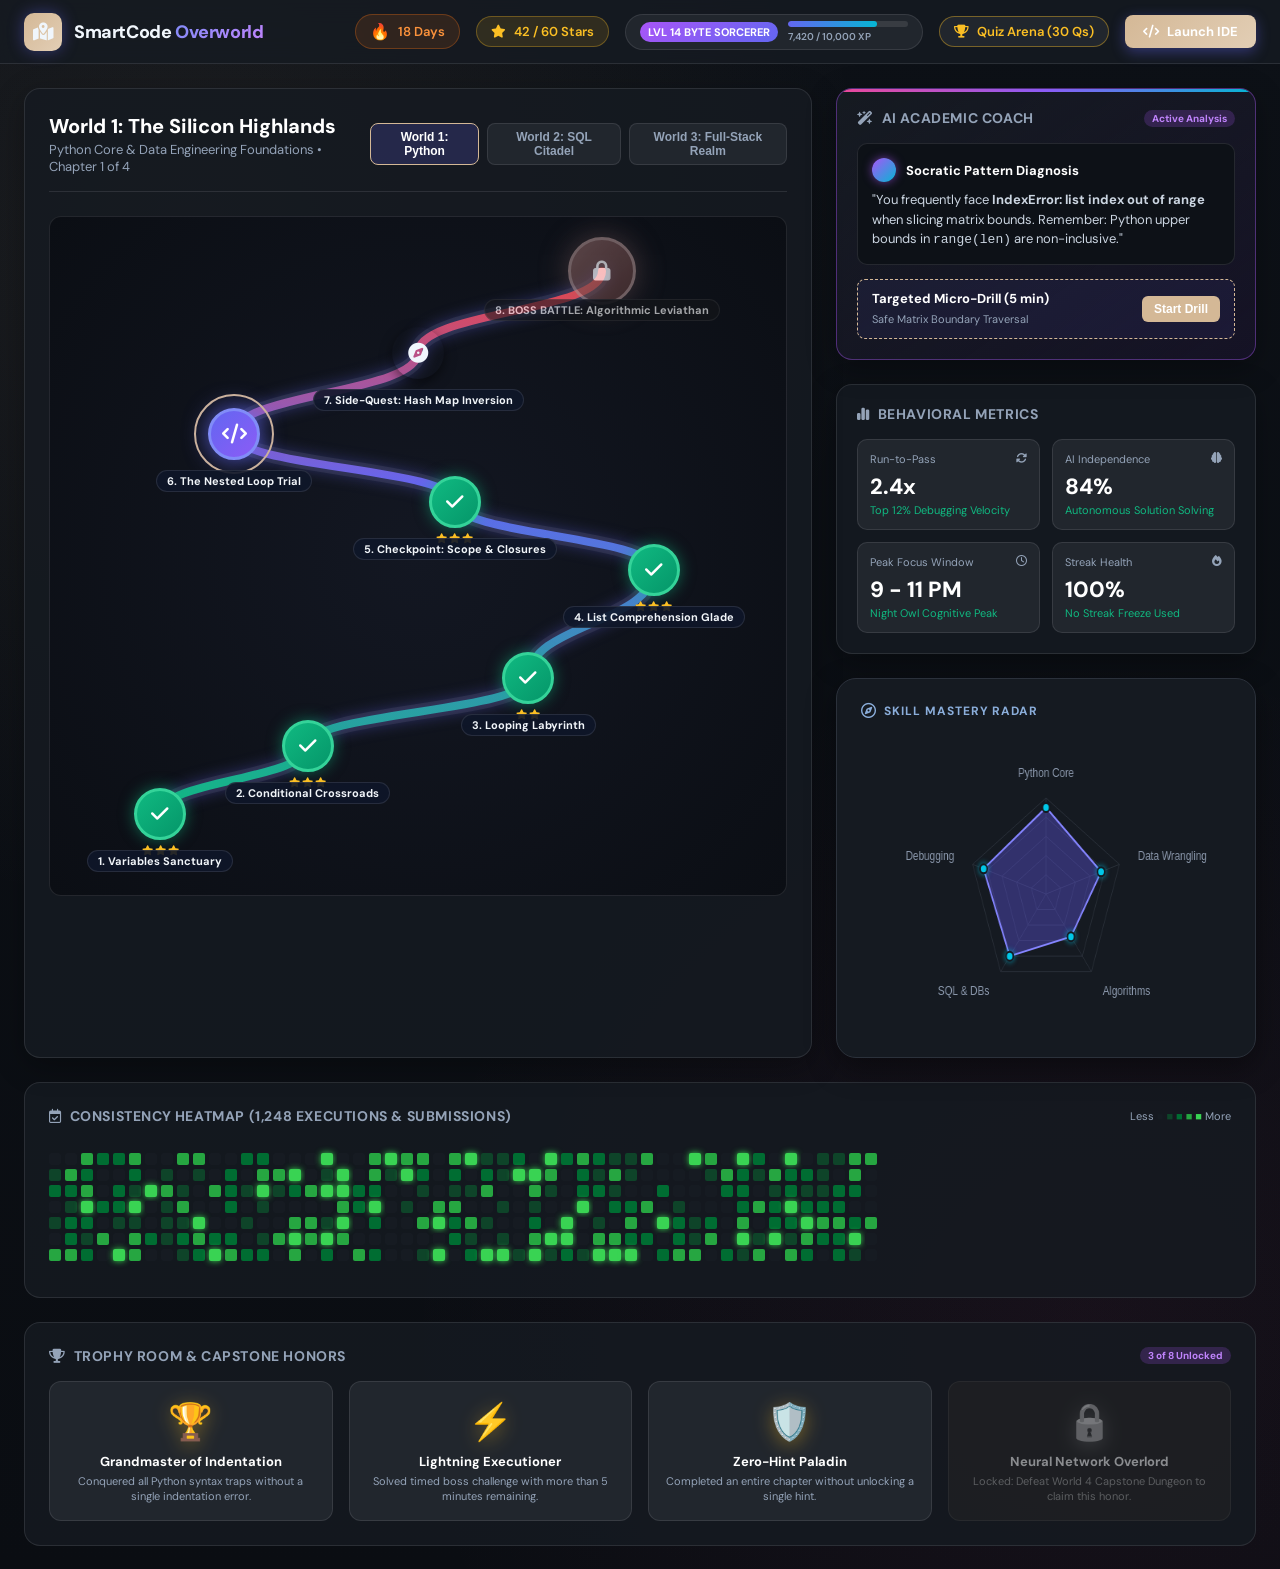
==== dashboard.html @ 08e20b69 "SCS" ====
<!DOCTYPE html>
<html lang="en">
<head>
  <meta charset="UTF-8">
  <meta name="viewport" content="width=device-width, initial-scale=1.0">
  <title>RPG Campaign Overworld & Learning Analytics Dashboard - SmartCode Studio</title>
  <meta name="description" content="Gamified RPG learning campaign map, AI academic coach, and behavioral learning analytics dashboard for SmartCode Studio.">

  <!-- Fonts & Icons: DM Sans & Fira Code -->
  <link rel="preconnect" href="https://fonts.googleapis.com">
  <link rel="preconnect" href="https://fonts.gstatic.com" crossorigin>
  <link href="https://fonts.googleapis.com/css2?family=DM+Sans:ital,opsz,wght@0,9..40,100..1000;1,9..40,100..1000&family=Fira+Code:wght@400;500;600&display=swap" rel="stylesheet">
  <link rel="stylesheet" href="https://cdnjs.cloudflare.com/ajax/libs/font-awesome/6.5.1/css/all.min.css">

  <link rel="stylesheet" href="dashboard.css">
</head>
<body>

  <!-- Top Global Header -->
  <header class="dash-header">
    <div class="brand-section">
      <div class="brand-icon">
        <i class="fa-solid fa-map-location-dot"></i>
      </div>
      <div class="brand-title">
        SmartCode <span>Overworld</span>
      </div>
    </div>

    <!-- Gamification Bar -->
    <div class="user-gamification-bar">
      <!-- Streak Flame -->
      <div class="stat-pill streak-pill" title="18-day continuous coding streak">
        <span class="streak-flame">🔥</span>
        <span>18 Days</span>
      </div>

      <!-- Golden Stars -->
      <div class="stat-pill stars-pill" title="Total Stars Earned">
        <i class="fa-solid fa-star"></i>
        <span>42 / 60 Stars</span>
      </div>

      <!-- XP & Tier -->
      <div class="stat-pill xp-tier-pill">
        <span class="tier-badge">Lvl 14 Byte Sorcerer</span>
        <div class="xp-bar-wrapper">
          <div class="xp-bar-track">
            <div class="xp-bar-fill"></div>
          </div>
          <span class="xp-text">7,420 / 10,000 XP</span>
        </div>
      </div>

      <!-- Quiz Arena Link -->
      <a href="quiz.html" class="stat-pill" style="text-decoration: none; color: var(--accent-gold); border-color: rgba(251, 191, 36, 0.4);" title="Open 30-Question Quiz Arena">
        <i class="fa-solid fa-trophy"></i>
        <span>Quiz Arena (30 Qs)</span>
      </a>

      <!-- Launch IDE -->
      <a href="index.html" class="btn-launch-ide" title="Open Code Editor & Learning IDE">
        <i class="fa-solid fa-code"></i> Launch IDE
      </a>
    </div>
  </header>

  <!-- Main Dashboard Layout Grid -->
  <main class="dashboard-grid">
    
    <!-- LEFT: RPG Campaign Overworld Map -->
    <section class="campaign-section">
      <div class="world-selector-header">
        <div class="world-title-box">
          <h2>World 1: The Silicon Highlands</h2>
          <p>Python Core & Data Engineering Foundations • Chapter 1 of 4</p>
        </div>
        <div class="world-tabs">
          <button class="world-tab-btn active">World 1: Python</button>
          <button class="world-tab-btn">World 2: SQL Citadel</button>
          <button class="world-tab-btn">World 3: Full-Stack Realm</button>
        </div>
      </div>

      <!-- Winding Path RPG Viewport -->
      <div class="overworld-map-viewport" id="overworld-map-viewport">
        <!-- SVG Canvas for Smooth Bezier Paths -->
        <svg class="map-svg-canvas" id="map-svg-canvas"></svg>

        <!-- Dynamic Stepping Stone Nodes Layer -->
        <div class="map-nodes-layer" id="map-nodes-layer"></div>
      </div>
    </section>

    <!-- RIGHT: AI Coach & Learning Analytics -->
    <aside class="analytics-column">
      
      <!-- 1. AI Academic Coach Card -->
      <div class="analytics-card ai-coach-card">
        <div class="card-heading">
          <h3><i class="fa-solid fa-wand-magic-sparkles text-purple"></i> AI Academic Coach</h3>
          <span class="coach-status-tag">Active Analysis</span>
        </div>

        <div class="coach-insight-box">
          <div class="coach-avatar-row">
            <div class="ai-orb"></div>
            <span class="coach-title">Socratic Pattern Diagnosis</span>
          </div>
          <p class="coach-advice-text">
            "You frequently face <strong>IndexError: list index out of range</strong> when slicing matrix bounds. Remember: Python upper bounds in <code>range(len)</code> are non-inclusive."
          </p>
        </div>

        <div class="micro-drill-card">
          <div class="drill-info">
            <strong>Targeted Micro-Drill (5 min)</strong>
            <span>Safe Matrix Boundary Traversal</span>
          </div>
          <button class="btn-start-drill" id="btn-start-drill">Start Drill</button>
        </div>
      </div>

      <!-- 2. Behavioral Learning Metrics -->
      <div class="analytics-card">
        <div class="card-heading">
          <h3><i class="fa-solid fa-chart-simple"></i> Behavioral Metrics</h3>
        </div>

        <div class="metrics-quad-grid">
          <div class="metric-tile">
            <div class="metric-top-label">
              <span>Run-to-Pass</span>
              <i class="fa-solid fa-rotate text-cyan"></i>
            </div>
            <div class="metric-big-val">2.4x</div>
            <div class="metric-sub-note">Top 12% Debugging Velocity</div>
          </div>

          <div class="metric-tile">
            <div class="metric-top-label">
              <span>AI Independence</span>
              <i class="fa-solid fa-brain text-purple"></i>
            </div>
            <div class="metric-big-val">84%</div>
            <div class="metric-sub-note">Autonomous Solution Solving</div>
          </div>

          <div class="metric-tile">
            <div class="metric-top-label">
              <span>Peak Focus Window</span>
              <i class="fa-regular fa-clock text-gold"></i>
            </div>
            <div class="metric-big-val">9 - 11 PM</div>
            <div class="metric-sub-note">Night Owl Cognitive Peak</div>
          </div>

          <div class="metric-tile">
            <div class="metric-top-label">
              <span>Streak Health</span>
              <i class="fa-solid fa-fire text-orange"></i>
            </div>
            <div class="metric-big-val">100%</div>
            <div class="metric-sub-note">No Streak Freeze Used</div>
          </div>
        </div>
      </div>

      <!-- 3. Modern Dark-Themed Skill Mastery Radar Chart Component -->
      <div class="skill-radar-card" id="skill-radar-card" aria-label="Skill Mastery Radar Chart">
        <div class="radar-card-header">
          <i class="fa-regular fa-compass radar-compass-icon" aria-hidden="true"></i>
          <h2 class="radar-card-title">SKILL MASTERY RADAR</h2>
        </div>
        <div class="radar-canvas-container" id="radar-canvas-container">
          <canvas id="radarChart" width="460" height="290"></canvas>
          <div id="radar-tooltip" class="radar-tooltip" style="display: none;"></div>
        </div>
      </div>

    </aside>

    <!-- FULL WIDTH: GitHub-Style 52-Week Contribution Heatmap -->
    <section class="heatmap-container">
      <div class="card-heading">
        <h3><i class="fa-regular fa-calendar-check"></i> Consistency Heatmap (1,248 Executions & Submissions)</h3>
        <span style="font-size: 11px; color: #94a3b8;">Less <span style="color: #161b22;">■</span> <span style="color: #0e4429;">■</span> <span style="color: #006d32;">■</span> <span style="color: #26a641;">■</span> <span style="color: #39d353;">■</span> More</span>
      </div>
      <div class="heatmap-scroll-area">
        <div class="heatmap-grid" id="heatmap-grid"></div>
      </div>
    </section>

    <!-- FULL WIDTH: 3D Trophy Showcase -->
    <section class="heatmap-container">
      <div class="card-heading">
        <h3><i class="fa-solid fa-trophy text-gold"></i> Trophy Room & Capstone Honors</h3>
        <span class="coach-status-tag">3 of 8 Unlocked</span>
      </div>
      <div class="trophy-row">
        <div class="trophy-card">
          <span class="trophy-icon-3d">🏆</span>
          <div class="trophy-name">Grandmaster of Indentation</div>
          <div class="trophy-desc">Conquered all Python syntax traps without a single indentation error.</div>
        </div>
        <div class="trophy-card">
          <span class="trophy-icon-3d">⚡</span>
          <div class="trophy-name">Lightning Executioner</div>
          <div class="trophy-desc">Solved timed boss challenge with more than 5 minutes remaining.</div>
        </div>
        <div class="trophy-card">
          <span class="trophy-icon-3d">🛡️</span>
          <div class="trophy-name">Zero-Hint Paladin</div>
          <div class="trophy-desc">Completed an entire chapter without unlocking a single hint.</div>
        </div>
        <div class="trophy-card locked">
          <span class="trophy-icon-3d">🔒</span>
          <div class="trophy-name">Neural Network Overlord</div>
          <div class="trophy-desc">Locked: Defeat World 4 Capstone Dungeon to claim this honor.</div>
        </div>
      </div>
    </section>

  </main>

  <!-- Interactive Node Detail Modal Drawer -->
  <div class="node-modal-backdrop" id="node-modal-backdrop">
    <div class="node-modal-card">
      <button class="close-modal-btn" id="btn-close-modal">
        <i class="fa-solid fa-xmark"></i>
      </button>

      <span class="modal-header-badge standard" id="modal-badge">STANDARD DUNGEON</span>
      <h2 class="modal-title" id="modal-title">6. The Nested Loop Trial</h2>
      <p class="modal-desc" id="modal-desc">
        Traverse 2D matrices and grids with O(N^2) complexity optimization, boundary guards, and memory efficiency checks.
      </p>

      <div class="modal-rules-grid">
        <div class="rule-box">
          <i class="fa-solid fa-bolt text-gold"></i>
          <span>Reward</span>
          <strong id="modal-xp-val">+350 XP</strong>
        </div>
        <div class="rule-box">
          <i class="fa-solid fa-star text-gold"></i>
          <span>Rating Goal</span>
          <strong>3 Stars</strong>
        </div>
        <div class="rule-box">
          <i class="fa-solid fa-shield text-cyan"></i>
          <span>Attempts</span>
          <strong>Unlimited</strong>
        </div>
      </div>

      <div style="font-size: 12px; color: #94a3b8; margin-bottom: 20px; text-align: center;" id="modal-status-note">
        Complete without recursion limit errors.
      </div>

      <button class="modal-action-btn" id="modal-action-btn">
        <i class="fa-solid fa-play"></i> Enter Arena in IDE
      </button>
    </div>
  </div>

  <script src="js/dashboard.js"></script>
</body>
</html>
---- dashboard.css ----
/* =========================================================
   SmartCode Studio - RPG Campaign Map & Analytics Dashboard
   ========================================================= */

:root {
  --bg-primary: #0d1117;
  --bg-secondary: #161b22;
  --bg-tertiary: #21262d;
  --bg-card: rgba(22, 27, 34, 0.85);
  --bg-card-hover: rgba(33, 38, 45, 0.95);
  --border-subtle: rgba(240, 246, 252, 0.1);
  --border-active: rgba(212, 184, 150, 0.6);

  /* Accents */
  --accent-primary: #d4b896;
  --accent-purple: #e2ceb5;
  --accent-cyan: #06b6d4;
  --accent-pink: #ec4899;
  --accent-gold: #fbbf24;
  --accent-orange: #f97316;
  --accent-green: #10b981;
  --accent-red: #ef4444;

  /* Fonts */
  --font-sans: 'DM Sans', -apple-system, sans-serif;
  --font-code: 'Fira Code', monospace;
}

* {
  box-sizing: border-box;
  margin: 0;
  padding: 0;
}

body {
  background-color: var(--bg-primary);
  color: #f0f6fc;
  font-family: var(--font-sans);
  min-height: 100vh;
  overflow-x: hidden;
  background-image: 
    radial-gradient(circle at 15% 15%, rgba(212, 184, 150, 0.08) 0%, transparent 40%),
    radial-gradient(circle at 85% 85%, rgba(236, 72, 153, 0.06) 0%, transparent 40%),
    linear-gradient(to bottom, #0d1117, #0a0d12);
}

/* Header */
.dash-header {
  height: 64px;
  background: rgba(22, 27, 34, 0.8);
  backdrop-filter: blur(12px);
  border-bottom: 1px solid var(--border-subtle);
  display: flex;
  align-items: center;
  justify-content: space-between;
  padding: 0 24px;
  position: sticky;
  top: 0;
  z-index: 100;
}

.brand-section {
  display: flex;
  align-items: center;
  gap: 12px;
}

.brand-icon {
  width: 38px;
  height: 38px;
  border-radius: 10px;
  background: linear-gradient(135deg, var(--accent-primary), var(--accent-purple));
  display: flex;
  align-items: center;
  justify-content: center;
  font-size: 18px;
  box-shadow: 0 0 16px rgba(99, 102, 241, 0.4);
}

.brand-title {
  font-size: 18px;
  font-weight: 800;
  letter-spacing: -0.4px;
}

.brand-title span {
  background: linear-gradient(135deg, #818cf8, #c084fc);
  -webkit-background-clip: text;
  -webkit-text-fill-color: transparent;
}

/* User Profile Stats Bar */
.user-gamification-bar {
  display: flex;
  align-items: center;
  gap: 16px;
}

.stat-pill {
  display: flex;
  align-items: center;
  gap: 8px;
  background: var(--bg-tertiary);
  border: 1px solid var(--border-subtle);
  padding: 6px 14px;
  border-radius: 20px;
  font-size: 13px;
  font-weight: 600;
}

.streak-pill {
  background: rgba(249, 115, 22, 0.12);
  border-color: rgba(249, 115, 22, 0.3);
  color: #fb923c;
}

.streak-flame {
  font-size: 16px;
  animation: flicker 1.5s infinite alternate;
}

@keyframes flicker {
  0% { transform: scale(1) rotate(-2deg); filter: drop-shadow(0 0 4px #f97316); }
  100% { transform: scale(1.15) rotate(3deg); filter: drop-shadow(0 0 10px #fbbf24); }
}

.stars-pill {
  background: rgba(251, 191, 36, 0.12);
  border-color: rgba(251, 191, 36, 0.3);
  color: var(--accent-gold);
}

.xp-tier-pill {
  display: flex;
  align-items: center;
  gap: 10px;
}

.tier-badge {
  background: linear-gradient(135deg, #a855f7, #6366f1);
  color: #fff;
  padding: 3px 8px;
  border-radius: 12px;
  font-size: 11px;
  font-weight: 700;
  text-transform: uppercase;
}

.xp-bar-wrapper {
  display: flex;
  flex-direction: column;
  gap: 3px;
  width: 120px;
}

.xp-bar-track {
  width: 100%;
  height: 6px;
  background: rgba(255, 255, 255, 0.1);
  border-radius: 3px;
  overflow: hidden;
}

.xp-bar-fill {
  width: 74%;
  height: 100%;
  background: linear-gradient(90deg, #6366f1, #06b6d4);
  border-radius: 3px;
}

.xp-text {
  font-size: 10px;
  color: #94a3b8;
}

.btn-launch-ide {
  display: inline-flex;
  align-items: center;
  gap: 8px;
  background: linear-gradient(135deg, var(--accent-primary), var(--accent-purple));
  color: #fff;
  text-decoration: none;
  font-weight: 700;
  font-size: 13px;
  padding: 8px 18px;
  border-radius: 8px;
  box-shadow: 0 4px 14px rgba(99, 102, 241, 0.4);
  transition: all 0.2s ease;
}

.btn-launch-ide:hover {
  transform: translateY(-2px);
  box-shadow: 0 6px 20px rgba(99, 102, 241, 0.6);
}

/* Dashboard Layout */
.dashboard-grid {
  max-width: 1400px;
  margin: 0 auto;
  padding: 24px;
  display: grid;
  grid-template-columns: 1fr 420px;
  gap: 24px;
}

/* World Campaign Section */
.campaign-section {
  background: var(--bg-card);
  border: 1px solid var(--border-subtle);
  border-radius: 16px;
  padding: 24px;
  position: relative;
  overflow: hidden;
  box-shadow: 0 8px 30px rgba(0, 0, 0, 0.3);
}

.world-selector-header {
  display: flex;
  align-items: center;
  justify-content: space-between;
  margin-bottom: 24px;
  padding-bottom: 16px;
  border-bottom: 1px solid var(--border-subtle);
}

.world-title-box h2 {
  font-size: 20px;
  font-weight: 800;
  color: #fff;
}

.world-title-box p {
  font-size: 13px;
  color: #94a3b8;
  margin-top: 2px;
}

.world-tabs {
  display: flex;
  gap: 8px;
}

.world-tab-btn {
  background: var(--bg-tertiary);
  border: 1px solid var(--border-subtle);
  color: #94a3b8;
  padding: 6px 14px;
  border-radius: 8px;
  font-size: 12px;
  font-weight: 600;
  cursor: pointer;
  transition: all 0.2s ease;
}

.world-tab-btn.active {
  background: rgba(99, 102, 241, 0.2);
  border-color: var(--accent-primary);
  color: #fff;
}

/* RPG Map Container */
.overworld-map-viewport {
  position: relative;
  width: 100%;
  height: 680px;
  background: radial-gradient(circle at center, #131722 0%, #0b0e14 100%);
  border-radius: 12px;
  border: 1px solid var(--border-subtle);
  overflow: hidden;
}

.map-svg-canvas {
  position: absolute;
  inset: 0;
  width: 100%;
  height: 100%;
  pointer-events: none;
}

.map-path-background {
  stroke: rgba(255, 255, 255, 0.08);
  stroke-width: 16;
  fill: none;
  stroke-linecap: round;
}

.map-path-completed {
  stroke: url(#pathGradient);
  stroke-width: 8;
  fill: none;
  stroke-linecap: round;
  filter: drop-shadow(0 0 8px rgba(99, 102, 241, 0.6));
}

.map-nodes-layer {
  position: absolute;
  inset: 0;
}

/* Stepping Stone Nodes */
.level-node {
  position: absolute;
  width: 64px;
  height: 64px;
  transform: translate(-50%, -50%);
  border-radius: 50%;
  display: flex;
  flex-direction: column;
  align-items: center;
  justify-content: center;
  cursor: pointer;
  transition: all 0.3s cubic-bezier(0.175, 0.885, 0.32, 1.275);
  user-select: none;
  z-index: 10;
}

.level-node:hover {
  transform: translate(-50%, -50%) scale(1.18);
  z-index: 20;
}

.node-inner {
  width: 52px;
  height: 52px;
  border-radius: 50%;
  display: flex;
  align-items: center;
  justify-content: center;
  font-size: 20px;
  position: relative;
  box-shadow: 0 4px 12px rgba(0, 0, 0, 0.5);
}

/* Completed Node */
.level-node.completed .node-inner {
  background: linear-gradient(135deg, #10b981, #059669);
  color: #fff;
  border: 3px solid #34d399;
  box-shadow: 0 0 15px rgba(16, 185, 129, 0.5);
}

.node-stars-row {
  position: absolute;
  bottom: -18px;
  display: flex;
  gap: 2px;
  font-size: 10px;
  color: var(--accent-gold);
}

/* Active Node */
.level-node.active .node-inner {
  background: linear-gradient(135deg, #6366f1, #8b5cf6);
  color: #fff;
  border: 3px solid #818cf8;
  box-shadow: 0 0 25px rgba(99, 102, 241, 0.8);
}

.node-ripple-halo {
  position: absolute;
  inset: -8px;
  border-radius: 50%;
  border: 2px solid var(--accent-primary);
  animation: pulseHalo 1.8s infinite;
}

@keyframes pulseHalo {
  0% { transform: scale(1); opacity: 0.9; }
  100% { transform: scale(1.5); opacity: 0; }
}

/* Locked Node */
.level-node.locked {
  cursor: not-allowed;
  filter: grayscale(0.8);
  opacity: 0.65;
}

.level-node.locked .node-inner {
  background: #1f2937;
  color: #64748b;
  border: 2px solid #374151;
}

/* Boss Challenge Node */
.level-node.boss-node {
  width: 80px;
  height: 80px;
}

.level-node.boss-node .node-inner {
  width: 68px;
  height: 68px;
  background: linear-gradient(135deg, #ef4444, #b91c1c);
  color: #fff;
  border: 3px solid #f87171;
  box-shadow: 0 0 30px rgba(239, 68, 68, 0.7);
  animation: bossFloat 2.5s infinite ease-in-out;
}

@keyframes bossFloat {
  0%, 100% { transform: translateY(0); }
  50% { transform: translateY(-6px); }
}

.boss-skull-icon {
  font-size: 26px;
}

.node-label-pill {
  position: absolute;
  top: 68px;
  white-space: nowrap;
  background: rgba(15, 23, 42, 0.9);
  border: 1px solid var(--border-subtle);
  padding: 3px 10px;
  border-radius: 12px;
  font-size: 11px;
  font-weight: 700;
  color: #f1f5f9;
  pointer-events: none;
}

/* Node Info Drawer / Modal */
.node-modal-backdrop {
  display: none;
  position: fixed;
  inset: 0;
  background: rgba(0, 0, 0, 0.7);
  backdrop-filter: blur(8px);
  z-index: 200;
  align-items: center;
  justify-content: center;
}

.node-modal-card {
  width: 480px;
  background: var(--bg-secondary);
  border: 1px solid var(--border-active);
  border-radius: 16px;
  padding: 28px;
  position: relative;
  box-shadow: 0 20px 50px rgba(0, 0, 0, 0.8);
  animation: modalPop 0.25s cubic-bezier(0.16, 1, 0.3, 1);
}

@keyframes modalPop {
  from { transform: scale(0.92); opacity: 0; }
  to { transform: scale(1); opacity: 1; }
}

.close-modal-btn {
  position: absolute;
  top: 18px;
  right: 18px;
  background: transparent;
  border: none;
  color: #94a3b8;
  font-size: 18px;
  cursor: pointer;
}

.modal-header-badge {
  display: inline-block;
  font-size: 11px;
  font-weight: 700;
  text-transform: uppercase;
  padding: 3px 10px;
  border-radius: 12px;
  margin-bottom: 10px;
}

.modal-header-badge.boss {
  background: rgba(239, 68, 68, 0.2);
  color: #ef4444;
  border: 1px solid rgba(239, 68, 68, 0.4);
}

.modal-header-badge.standard {
  background: rgba(99, 102, 241, 0.2);
  color: #818cf8;
  border: 1px solid rgba(99, 102, 241, 0.4);
}

.modal-title {
  font-size: 20px;
  font-weight: 800;
  color: #fff;
  margin-bottom: 8px;
}

.modal-desc {
  font-size: 14px;
  color: #94a3b8;
  line-height: 1.6;
  margin-bottom: 20px;
}

.modal-rules-grid {
  display: grid;
  grid-template-columns: repeat(3, 1fr);
  gap: 10px;
  margin-bottom: 24px;
}

.rule-box {
  background: var(--bg-tertiary);
  border: 1px solid var(--border-subtle);
  border-radius: 8px;
  padding: 10px;
  text-align: center;
}

.rule-box i {
  font-size: 16px;
  margin-bottom: 4px;
}

.rule-box span {
  display: block;
  font-size: 11px;
  color: #94a3b8;
}

.rule-box strong {
  display: block;
  font-size: 13px;
  color: #fff;
  margin-top: 2px;
}

.modal-action-btn {
  width: 100%;
  padding: 12px;
  background: linear-gradient(135deg, var(--accent-primary), var(--accent-purple));
  color: #fff;
  border: none;
  border-radius: 10px;
  font-size: 14px;
  font-weight: 700;
  cursor: pointer;
  display: flex;
  align-items: center;
  justify-content: center;
  gap: 8px;
  box-shadow: 0 4px 16px rgba(99, 102, 241, 0.4);
  transition: all 0.2s ease;
}

.modal-action-btn:hover {
  transform: translateY(-2px);
  box-shadow: 0 6px 24px rgba(99, 102, 241, 0.6);
}

/* Right Analytics Panel */
.analytics-column {
  display: flex;
  flex-direction: column;
  gap: 24px;
}

.analytics-card {
  background: var(--bg-card);
  border: 1px solid var(--border-subtle);
  border-radius: 16px;
  padding: 20px;
  box-shadow: 0 8px 30px rgba(0, 0, 0, 0.3);
}

.card-heading {
  display: flex;
  align-items: center;
  justify-content: space-between;
  margin-bottom: 16px;
}

.card-heading h3 {
  font-size: 14px;
  font-weight: 700;
  text-transform: uppercase;
  letter-spacing: 0.6px;
  color: #94a3b8;
  display: flex;
  align-items: center;
  gap: 8px;
}

/* AI Academic Coach Card */
.ai-coach-card {
  border: 1px solid rgba(168, 85, 247, 0.4);
  background: linear-gradient(145deg, rgba(22, 27, 34, 0.95), rgba(49, 27, 85, 0.25));
  position: relative;
  overflow: hidden;
}

.ai-coach-card::before {
  content: '';
  position: absolute;
  top: 0;
  left: 0;
  right: 0;
  height: 3px;
  background: linear-gradient(90deg, #ec4899, #8b5cf6, #06b6d4);
}

.coach-status-tag {
  font-size: 10px;
  font-weight: 700;
  background: rgba(168, 85, 247, 0.2);
  color: #c084fc;
  padding: 2px 8px;
  border-radius: 10px;
}

.coach-insight-box {
  background: var(--bg-primary);
  border: 1px solid var(--border-subtle);
  border-radius: 10px;
  padding: 14px;
  margin-bottom: 14px;
}

.coach-avatar-row {
  display: flex;
  align-items: center;
  gap: 10px;
  margin-bottom: 8px;
}

.ai-orb {
  width: 24px;
  height: 24px;
  border-radius: 50%;
  background: linear-gradient(135deg, #a855f7, #06b6d4);
  box-shadow: 0 0 10px rgba(168, 85, 247, 0.6);
}

.coach-title {
  font-size: 13px;
  font-weight: 700;
  color: #fff;
}

.coach-advice-text {
  font-size: 13px;
  color: #cbd5e1;
  line-height: 1.5;
}

.micro-drill-card {
  display: flex;
  align-items: center;
  justify-content: space-between;
  background: rgba(99, 102, 241, 0.08);
  border: 1px dashed var(--accent-primary);
  border-radius: 8px;
  padding: 10px 14px;
}

.drill-info strong {
  display: block;
  font-size: 13px;
  color: #fff;
}

.drill-info span {
  font-size: 11px;
  color: #94a3b8;
}

.btn-start-drill {
  background: var(--accent-primary);
  color: #fff;
  border: none;
  padding: 6px 12px;
  border-radius: 6px;
  font-size: 12px;
  font-weight: 700;
  cursor: pointer;
  transition: all 0.2s ease;
}

.btn-start-drill:hover {
  background: #4f46e5;
  transform: scale(1.05);
}

/* Behavioral Metrics Grid */
.metrics-quad-grid {
  display: grid;
  grid-template-columns: 1fr 1fr;
  gap: 12px;
}

.metric-tile {
  background: var(--bg-tertiary);
  border: 1px solid var(--border-subtle);
  border-radius: 10px;
  padding: 12px;
}

.metric-top-label {
  font-size: 11px;
  color: #94a3b8;
  display: flex;
  align-items: center;
  justify-content: space-between;
}

.metric-big-val {
  font-size: 22px;
  font-weight: 800;
  color: #fff;
  margin: 6px 0 2px 0;
}

.metric-sub-note {
  font-size: 11px;
  color: var(--accent-green);
}

/* Modern Dark-Themed Skill Mastery Radar Chart Component */
.skill-radar-card {
  width: 100%;
  max-width: 515px;
  height: 380px;
  background-color: #151A21;
  border: 1px solid #2B313B;
  border-radius: 20px;
  padding: 24px;
  display: flex;
  flex-direction: column;
  justify-content: space-between;
  box-shadow: 0 10px 30px rgba(0, 0, 0, 0.4);
  transition: all 0.3s cubic-bezier(0.16, 1, 0.3, 1);
  position: relative;
  overflow: hidden;
}

.skill-radar-card:hover {
  border-color: #3A4352;
  box-shadow: 0 12px 36px rgba(0, 0, 0, 0.55);
}

.radar-card-header {
  display: flex;
  align-items: center;
  gap: 8px;
  user-select: none;
}

.radar-compass-icon {
  font-size: 15px;
  color: #8BAEDB;
}

.radar-card-title {
  color: #8BAEDB;
  font-size: 12px;
  font-weight: 700;
  letter-spacing: 0.08em;
  text-transform: uppercase;
  font-family: var(--font-sans);
}

.radar-canvas-container {
  width: 100%;
  height: 290px;
  display: flex;
  align-items: center;
  justify-content: center;
  position: relative;
}

#radarChart {
  width: 100%;
  height: 100%;
  display: block;
}

.radar-tooltip {
  position: absolute;
  pointer-events: none;
  background: #0D1117;
  border: 1px solid #2B313B;
  border-radius: 8px;
  padding: 6px 12px;
  box-shadow: 0 8px 24px rgba(0, 0, 0, 0.7);
  font-size: 12px;
  color: #8C99AD;
  transform: translate(-50%, -120%);
  transition: opacity 0.15s ease, transform 0.15s ease;
  z-index: 50;
  white-space: nowrap;
}

.radar-tooltip strong {
  color: #00C8E8;
  font-weight: 700;
}

/* Heatmap Section */
.heatmap-container {
  grid-column: 1 / -1;
  background: var(--bg-card);
  border: 1px solid var(--border-subtle);
  border-radius: 16px;
  padding: 24px;
}

.heatmap-scroll-area {
  overflow-x: auto;
  padding: 12px 0;
}

.heatmap-grid {
  display: grid;
  grid-template-rows: repeat(7, 12px);
  grid-auto-flow: column;
  grid-auto-columns: 12px;
  gap: 4px;
}

.heatmap-cell {
  width: 12px;
  height: 12px;
  border-radius: 2px;
  background: #161b22;
  transition: transform 0.15s ease;
}

.heatmap-cell:hover {
  transform: scale(1.4);
  z-index: 10;
}

.heatmap-cell.l1 { background: #0e4429; }
.heatmap-cell.l2 { background: #006d32; }
.heatmap-cell.l3 { background: #26a641; }
.heatmap-cell.l4 { background: #39d353; box-shadow: 0 0 6px #39d353; }

/* Trophy Showcase */
.trophy-row {
  display: grid;
  grid-template-columns: repeat(4, 1fr);
  gap: 16px;
  margin-top: 16px;
}

.trophy-card {
  background: var(--bg-tertiary);
  border: 1px solid var(--border-subtle);
  border-radius: 12px;
  padding: 16px;
  text-align: center;
  transition: all 0.3s ease;
  position: relative;
  overflow: hidden;
}

.trophy-card:hover {
  transform: translateY(-4px);
  border-color: var(--accent-gold);
  box-shadow: 0 8px 24px rgba(251, 191, 36, 0.2);
}

.trophy-icon-3d {
  font-size: 36px;
  margin-bottom: 8px;
  display: inline-block;
  filter: drop-shadow(0 4px 10px rgba(251, 191, 36, 0.4));
}

.trophy-name {
  font-size: 13px;
  font-weight: 700;
  color: #fff;
  margin-bottom: 4px;
}

.trophy-desc {
  font-size: 11px;
  color: #94a3b8;
  line-height: 1.4;
}

.trophy-card.locked {
  filter: grayscale(1);
  opacity: 0.5;
}
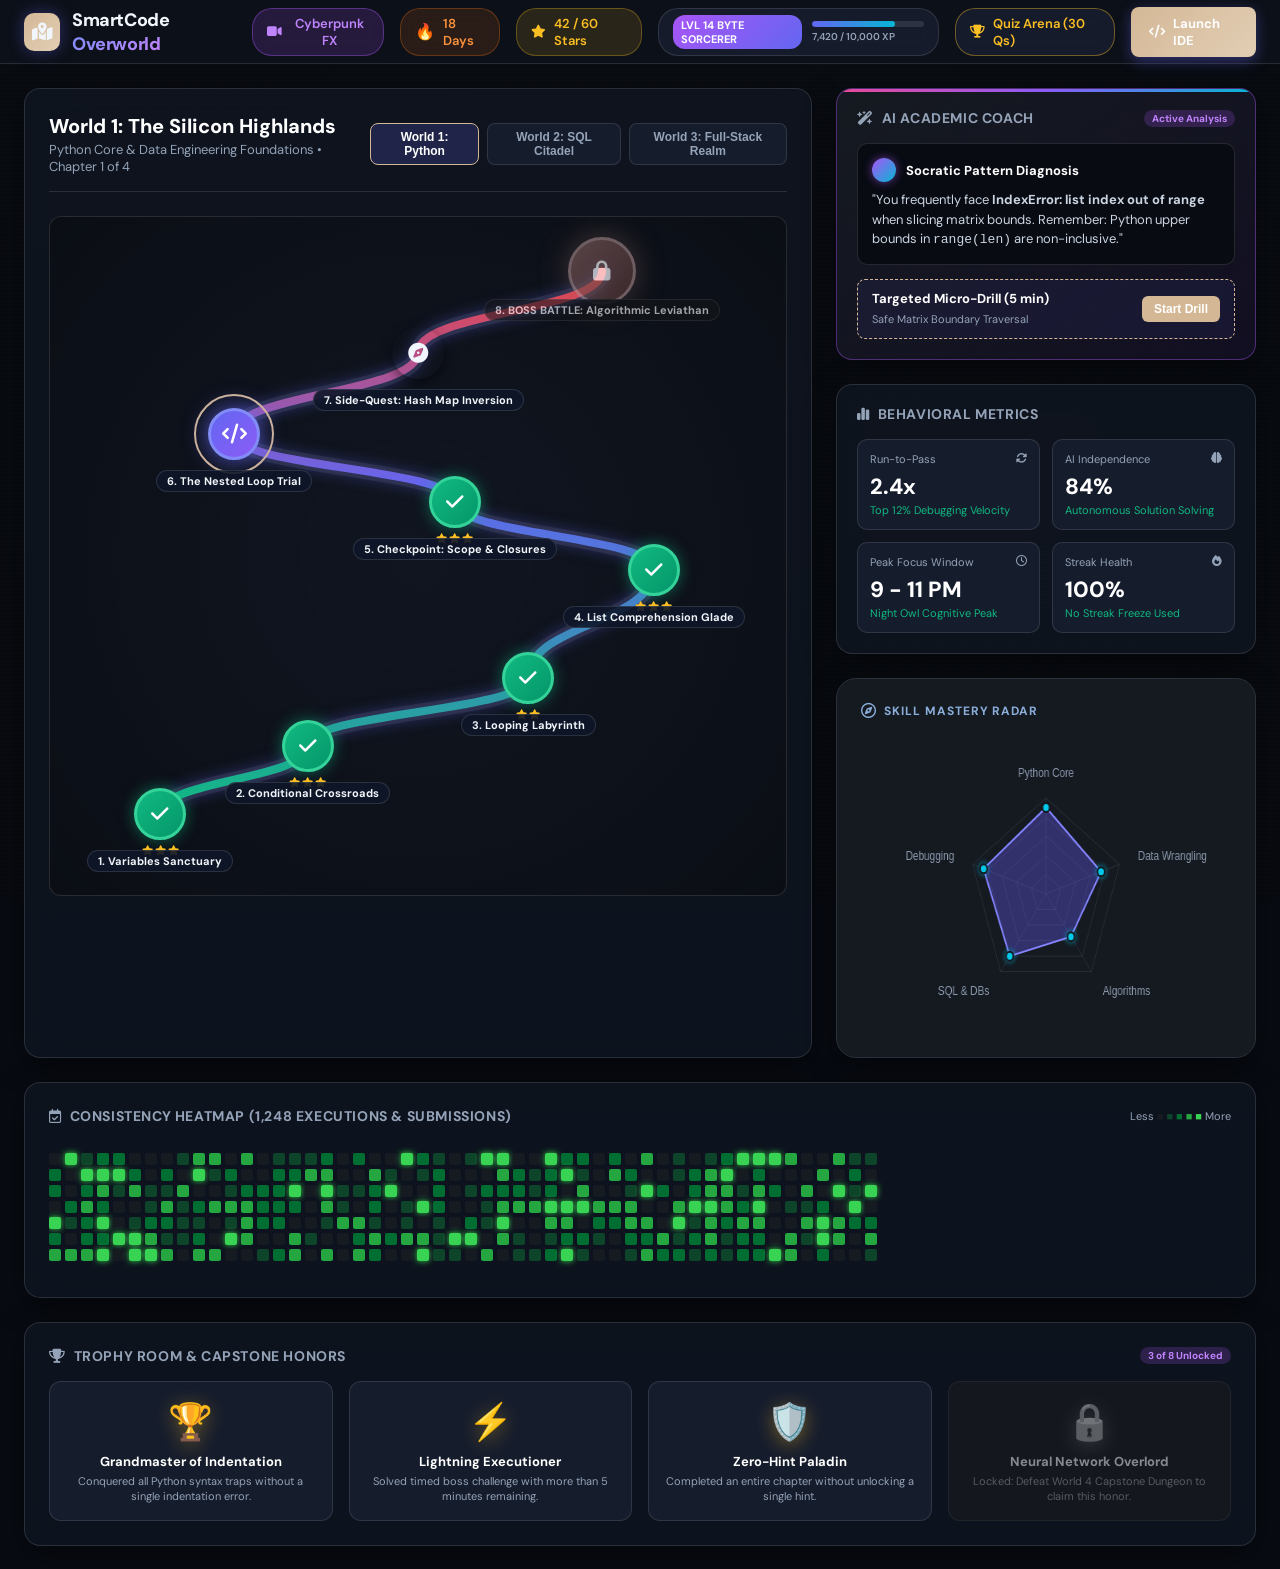
==== commit c46eb6f4: "SCS-0" ====
--- a/dashboard.html
+++ b/dashboard.html
@@ -16,6 +16,16 @@
 </head>
 <body>
 
+  <!-- Cyberpunk Pixel Room Animated Video Background -->
+  <div class="video-bg-container" aria-hidden="true">
+    <video id="cyberpunk-bg-video" class="video-bg" autoplay muted loop playsinline preload="auto">
+      <source src="Cyberpunk Pixel Room – Neon City View _ Retro Gaming Setup _ Animated Background Loop(1080P_HD).mp4" type="video/mp4">
+      <source src="Cyberpunk%20Pixel%20Room%20%E2%80%93%20Neon%20City%20View%20_%20Retro%20Gaming%20Setup%20_%20Animated%20Background%20Loop(1080P_HD).mp4" type="video/mp4">
+    </video>
+    <div class="video-bg-overlay"></div>
+    <div class="video-grid-overlay"></div>
+  </div>
+
   <!-- Top Global Header -->
   <header class="dash-header">
     <div class="brand-section">
@@ -29,6 +39,12 @@
 
     <!-- Gamification Bar -->
     <div class="user-gamification-bar">
+      <!-- Cyberpunk Ambience Toggle -->
+      <button type="button" class="stat-pill video-toggle-pill" id="btn-toggle-video" title="Toggle Cyberpunk Video Motion">
+        <i class="fa-solid fa-video" id="video-toggle-icon"></i>
+        <span id="video-toggle-text">Cyberpunk FX</span>
+      </button>
+
       <!-- Streak Flame -->
       <div class="stat-pill streak-pill" title="18-day continuous coding streak">
         <span class="streak-flame">🔥</span>
--- a/dashboard.css
+++ b/dashboard.css
@@ -3,12 +3,12 @@
    ========================================================= */
 
 :root {
-  --bg-primary: #0d1117;
-  --bg-secondary: #161b22;
-  --bg-tertiary: #21262d;
-  --bg-card: rgba(22, 27, 34, 0.85);
-  --bg-card-hover: rgba(33, 38, 45, 0.95);
-  --border-subtle: rgba(240, 246, 252, 0.1);
+  --bg-primary: #080b12;
+  --bg-secondary: rgba(18, 24, 38, 0.75);
+  --bg-tertiary: rgba(26, 34, 52, 0.7);
+  --bg-card: rgba(16, 22, 34, 0.78);
+  --bg-card-hover: rgba(24, 32, 48, 0.9);
+  --border-subtle: rgba(240, 246, 252, 0.12);
   --border-active: rgba(212, 184, 150, 0.6);
 
   /* Accents */
@@ -38,17 +38,70 @@
   font-family: var(--font-sans);
   min-height: 100vh;
   overflow-x: hidden;
-  background-image: 
-    radial-gradient(circle at 15% 15%, rgba(212, 184, 150, 0.08) 0%, transparent 40%),
-    radial-gradient(circle at 85% 85%, rgba(236, 72, 153, 0.06) 0%, transparent 40%),
-    linear-gradient(to bottom, #0d1117, #0a0d12);
+  position: relative;
+}
+
+/* =========================================================
+   Cyberpunk Video Background & Ambient FX
+   ========================================================= */
+.video-bg-container {
+  position: fixed;
+  top: 0;
+  left: 0;
+  width: 100vw;
+  height: 100vh;
+  overflow: hidden;
+  z-index: -10;
+  pointer-events: none;
+  background-color: #07090e;
+}
+
+.video-bg {
+  position: absolute;
+  top: 50%;
+  left: 50%;
+  min-width: 100%;
+  min-height: 100%;
+  width: auto;
+  height: auto;
+  transform: translate(-50%, -50%);
+  object-fit: cover;
+  filter: brightness(0.68) saturate(1.22) contrast(1.08);
+  transition: opacity 0.5s ease, filter 0.5s ease;
+}
+
+.video-bg.dimmed {
+  opacity: 0.15;
+}
+
+/* Atmospheric Ambient Darkening Gradient */
+.video-bg-overlay {
+  position: absolute;
+  inset: 0;
+  background: 
+    radial-gradient(ellipse at 50% 30%, rgba(13, 17, 23, 0.35) 0%, rgba(8, 11, 16, 0.85) 100%),
+    linear-gradient(to bottom, rgba(13, 17, 23, 0.45) 0%, rgba(7, 9, 14, 0.82) 100%);
+  pointer-events: none;
+}
+
+/* Subtle Cyberpunk Scanline / CRT Pixel Texture */
+.video-grid-overlay {
+  position: absolute;
+  inset: 0;
+  background: 
+    linear-gradient(rgba(18, 16, 24, 0) 50%, rgba(0, 0, 0, 0.22) 50%),
+    linear-gradient(90deg, rgba(236, 72, 153, 0.02), rgba(6, 182, 212, 0.02));
+  background-size: 100% 4px, 6px 100%;
+  pointer-events: none;
+  opacity: 0.5;
 }
 
 /* Header */
 .dash-header {
   height: 64px;
-  background: rgba(22, 27, 34, 0.8);
-  backdrop-filter: blur(12px);
+  background: rgba(14, 18, 27, 0.8);
+  backdrop-filter: blur(16px);
+  -webkit-backdrop-filter: blur(16px);
   border-bottom: 1px solid var(--border-subtle);
   display: flex;
   align-items: center;
@@ -101,11 +154,37 @@
   align-items: center;
   gap: 8px;
   background: var(--bg-tertiary);
+  backdrop-filter: blur(8px);
+  -webkit-backdrop-filter: blur(8px);
   border: 1px solid var(--border-subtle);
   padding: 6px 14px;
   border-radius: 20px;
   font-size: 13px;
   font-weight: 600;
+}
+
+.video-toggle-pill {
+  cursor: pointer;
+  background: rgba(168, 85, 247, 0.16);
+  border: 1px solid rgba(168, 85, 247, 0.4);
+  color: #c084fc;
+  transition: all 0.25s ease;
+  font-family: inherit;
+  outline: none;
+}
+
+.video-toggle-pill:hover {
+  background: rgba(168, 85, 247, 0.28);
+  border-color: rgba(168, 85, 247, 0.7);
+  box-shadow: 0 0 16px rgba(168, 85, 247, 0.4);
+  transform: translateY(-1px);
+}
+
+.video-toggle-pill.paused {
+  background: rgba(148, 163, 184, 0.1);
+  border-color: rgba(148, 163, 184, 0.25);
+  color: #94a3b8;
+  box-shadow: none;
 }
 
 .streak-pill {
@@ -206,12 +285,14 @@
 /* World Campaign Section */
 .campaign-section {
   background: var(--bg-card);
+  backdrop-filter: blur(16px);
+  -webkit-backdrop-filter: blur(16px);
   border: 1px solid var(--border-subtle);
   border-radius: 16px;
   padding: 24px;
   position: relative;
   overflow: hidden;
-  box-shadow: 0 8px 30px rgba(0, 0, 0, 0.3);
+  box-shadow: 0 8px 32px rgba(0, 0, 0, 0.45);
 }
 
 .world-selector-header {
@@ -263,7 +344,9 @@
   position: relative;
   width: 100%;
   height: 680px;
-  background: radial-gradient(circle at center, #131722 0%, #0b0e14 100%);
+  background: radial-gradient(circle at center, rgba(19, 23, 34, 0.65) 0%, rgba(11, 14, 20, 0.88) 100%);
+  backdrop-filter: blur(8px);
+  -webkit-backdrop-filter: blur(8px);
   border-radius: 12px;
   border: 1px solid var(--border-subtle);
   overflow: hidden;
@@ -561,10 +644,12 @@
 
 .analytics-card {
   background: var(--bg-card);
+  backdrop-filter: blur(16px);
+  -webkit-backdrop-filter: blur(16px);
   border: 1px solid var(--border-subtle);
   border-radius: 16px;
   padding: 20px;
-  box-shadow: 0 8px 30px rgba(0, 0, 0, 0.3);
+  box-shadow: 0 8px 32px rgba(0, 0, 0, 0.45);
 }
 
 .card-heading {
@@ -803,9 +888,12 @@
 .heatmap-container {
   grid-column: 1 / -1;
   background: var(--bg-card);
+  backdrop-filter: blur(16px);
+  -webkit-backdrop-filter: blur(16px);
   border: 1px solid var(--border-subtle);
   border-radius: 16px;
   padding: 24px;
+  box-shadow: 0 8px 32px rgba(0, 0, 0, 0.45);
 }
 
 .heatmap-scroll-area {
